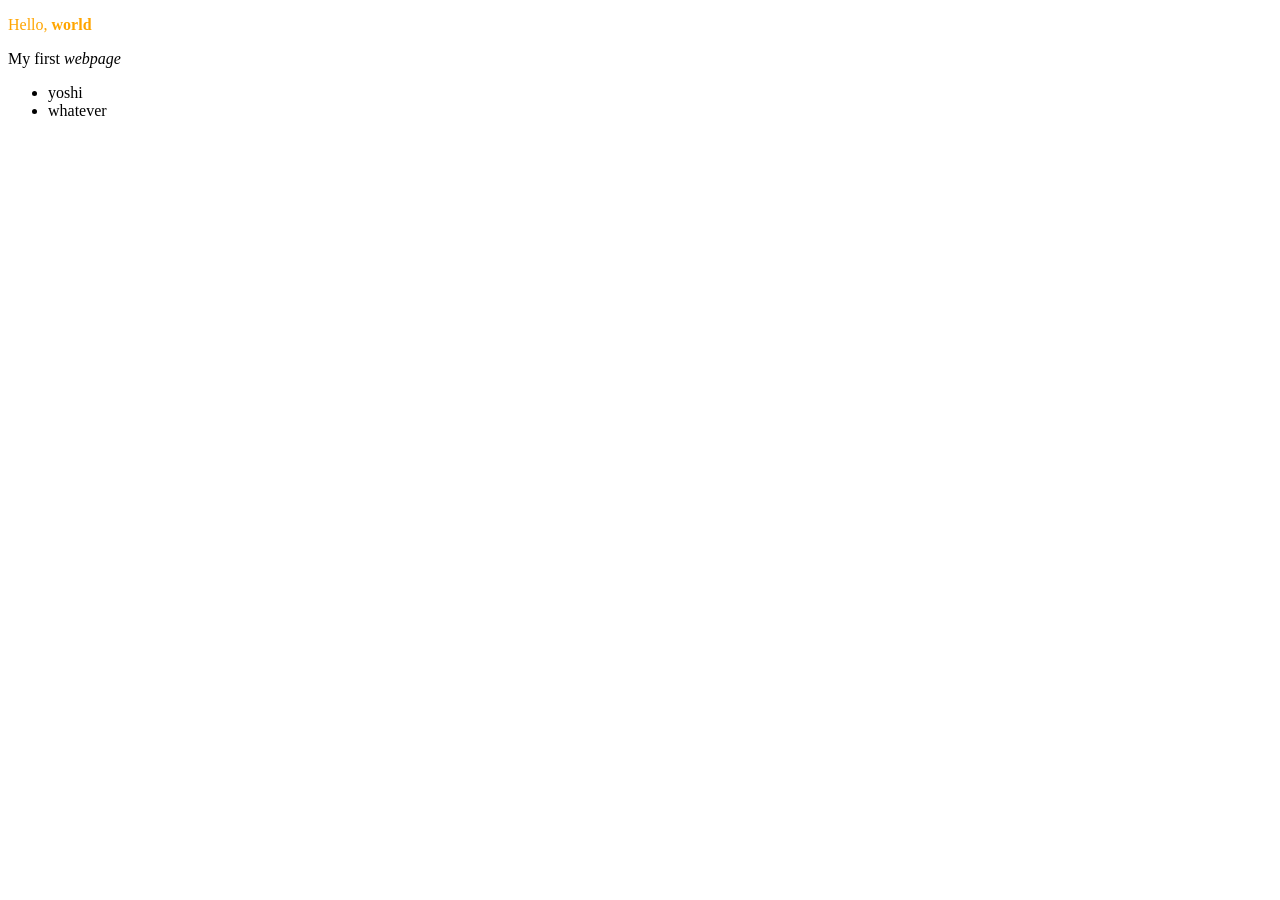
==== index.html @ 5731f71b "Add files via upload" ====
<!DOCTYPE html>
<html>
<head>
    <title>Learning HTML</title>
</head>
<body>
    <p style="color:orange;"">Hello, <strong>world</strong></p>
    <p>My first <em> webpage</em></p>
    <ul>
        <li>yoshi </li>
        <li>whatever</li>
    </ul>
    <!-- gotta finish this off by today-->
    <!-- <blockquote cite="http://www.oscarwildesite.com">
        we are going mad
    </blockquote>(use ctrl+/) -->
</body>
</html>
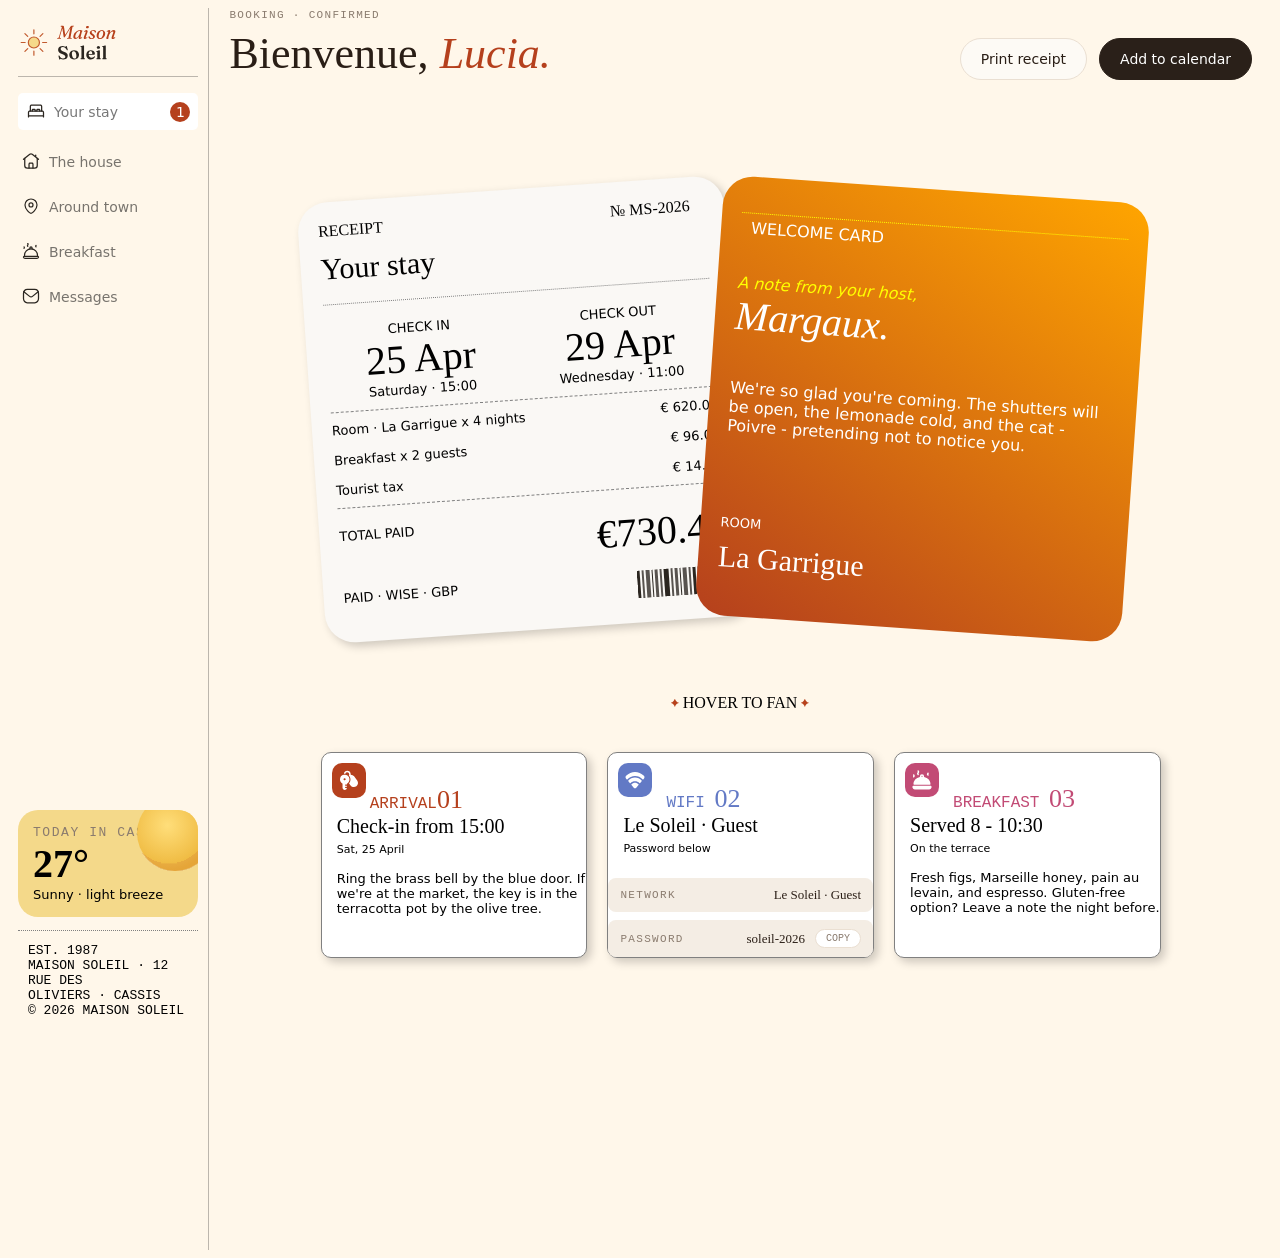
==== commit 98fdadc6: "Rename hotelbooking.html to index.html" ====
--- a/index.html
+++ b/index.html
@@ -1,18 +1,241 @@
 <!DOCTYPE html>
-<html>
+<html lang="en">
 <head>
-    <title>Learning HTML</title>
+    <meta charset="UTF-8" />
+    <meta name="viewport" content="width=device-width, initial-scale=1.0">
+    <link rel="stylesheet" href="styles.css">
+    <style>
+        .split-container {
+            display: flex; 
+            height: 138vh;
+        }
+        .left-side, .right-side {
+            padding:20px;}  
+        .top{
+            flex:0.06; 
+            border-bottom:1px solid #00000043;
+        }
+
+        .left-side {
+            border-right: 1px solid #00000043; 
+            flex: 0.15; padding:10px;
+        }
+        .right-side{
+             padding-top:1px;
+             flex:0.85;
+        }
+.mobile-bar, .close-btn { display: none; }
+.menu-btn {
+  width: 40px; height: 40px;
+  place-items: center;
+  border: 1px solid #d9ccbc;
+  border-radius: 8px;
+  background: transparent;
+  color: #2a1e16;
+}
+@media (max-width: 768px) {
+  body { overflow-x: hidden; }
+  .mobile-bar {
+    display: flex;
+    justify-content: space-between;
+    align-items: center;
+    position: sticky; top: 0; z-index: 50;
+    padding: 12px 16px;
+    background: #fff8ea;
+    border-bottom: 1px solid #00000020;
+  }
+  .menu-btn { display: grid; }
+
+  .split-container { display: block; height: auto; }
+  .right-side { padding: 20px 16px 32px; }
+
+  .left-side {
+    display: none;
+    position: fixed; inset: 0; z-index: 100;
+    flex-direction: column;
+    padding: 16px;
+    border-right: none;
+    background: #fff8ea;
+    overflow-y: auto;
+  }
+  .left-side.open { display: flex; }
+  .top { display: flex; justify-content: space-between; align-items: center; margin-bottom: 12px; }
+  nav { display: flex; flex-direction: column; flex: 1; }
+  nav br { display: none; }
+  nav a {
+    padding: 12px 14px ;
+    margin-bottom: 4px ;
+    border-radius: 10px ;
+  }
+  .weather { margin-top: auto; }     
+  h1 { font-size: 34px; }
+  .head { flex-direction: column; align-items: stretch; gap: 12px; }
+  .actions { width: 100%; }
+  .actions .btn { flex: 1; }              
+  .pages { display: flex; flex-direction: column; width: 100%; height: auto; margin: 28px 0 0; }
+  .welcome, .receipt {
+    position: relative; top: auto; right: auto;
+    width: 100%; min-height: 0; box-sizing: border-box;
+  }
+  .welcome { order: 1; min-height: 380px; transform: rotate(2deg); }
+  .receipt { order: 2; margin-top: -12px; transform: rotate(-2deg); }
+  .pages:hover .welcome { transform: rotate(2deg); }
+  .pages:hover .receipt { transform: rotate(-2deg); }
+  .hint, .sun-illustration { display: none; }
+
+  /* receipt rows */
+  .payments { gap: 12px !important; }
+  .qr { gap: 12px; }
+  .payments span:last-child,
+  .qr span:last-child { text-align: right; justify-self: end; }
+
+  .footers { order: 3; grid-template-columns: 1fr; margin-top: 28px; padding: 0; }
+}
+    </style>
 </head>
-<body>
-    <p style="color:orange;"">Hello, <strong>world</strong></p>
-    <p>My first <em> webpage</em></p>
-    <ul>
-        <li>yoshi </li>
-        <li>whatever</li>
-    </ul>
-    <!-- gotta finish this off by today-->
-    <!-- <blockquote cite="http://www.oscarwildesite.com">
-        we are going mad
-    </blockquote>(use ctrl+/) -->
+<body style="background-color:#ffe5b446;" >
+    <header class="mobile-bar">
+  <img src="logo.svg" width="100" alt="Maison Soleil">
+  <button class="menu-btn" id="openMenu" type="button" aria-label="Open menu">
+    <svg width="18" height="18" viewBox="0 0 24 24" fill="none" stroke="currentColor" stroke-width="2" stroke-linecap="round"><path d="M4 7h16M4 12h16M4 17h16"/></svg>
+  </button>
+</header>
+
+    <div class="split-container">
+        <div class="left-side">
+            <div class="top">
+            <img src="logo.svg" width="100" alt="sun" style="padding-bottom:10px; padding-top:5px; "></div>
+             <button class="menu-btn close-btn" id="closeMenu" type="button" aria-label="Close menu">
+          <svg width="18" height="18" viewBox="0 0 24 24" fill="none" stroke="currentColor" stroke-width="2" stroke-linecap="round"><path d="M5 5l14 14M19 5L5 19"/></svg>
+        </button>
+                <nav> 
+                <a href="#" style="margin-top:16px; background-color:white; border-radius:5px; padding:8px;" >
+                    <img src="icon-bed.svg" alt="your stay" width="20">Your stay  <span class="notif">1</span></a>
+                <br> <a href="#"><img src="icon-house.svg" alt="the house">The house </a>
+                <br><a href="#"><img src="icon-pin.svg" alt="around town"> Around town</a>
+                <br><a href="#"><img src="icon-breakfast-outline.svg" alt="breakfast"> Breakfast</a>
+                <br><a href="#" style="margin-bottom:500px"><img src="icon-mail.svg" alt="messages">Messages</a>
+                <div class="weather" style=" background-color:#f4d98a; border-radius:20px">
+                    <img class="sun" src="icon-weather.svg">
+                    <div class="label" style="font-family: 'DM Mono', ui-monospace, Menlo, Consolas, monospace;font-size:13px;"> TODAY IN CASSIS </div>
+                    <strong class="temp" style="font-size:40px;"> 27°</strong>
+                    <div class="desc" style="font-family: 'DM Sans', system-ui, -apple-system, 'Segoe UI', sans-serif;font-size:13px;">Sunny · light breeze</div>
+                </div>
+                <p style="font-family: 'DM Mono', ui-monospace, Menlo, Consolas, monospace; padding-top: 12px; border-top:1px dotted grey; font-size:13px;">
+                    EST. 1987 <br> MAISON SOLEIL · 12 RUE DES 
+                    <br> OLIVIERS · CASSIS<br>© 2026 MAISON SOLEIL</p>
+
+</nav>
+        </div>
+        <div class="right-side">
+            <div class="head">
+                <div>
+                <div class="label">Booking · Confirmed</div>
+                <h1>Bienvenue, <em>Lucia.</em></h1>
+                </div>
+
+            <div class="actions">
+                <button class="btn" type="button">Print receipt</button>
+                <button class="btn dark" type="button">Add to calendar</button>
+            </div>
+            </div>
+            <div class="pages">
+            <section class="receipt">
+                    <div class="torightend">
+                            <span>RECEIPT &emsp;&emsp;&emsp;&emsp;&emsp;&emsp;&emsp;&emsp;&emsp;&emsp;&emsp;&emsp;&emsp;&emsp;№ MS-2026</span>
+                            <span></span></div>
+                    <div style="font-size:30px">Your stay</div>
+                    <br><div class="dates" style="border-top:1px dotted grey;padding-top:20px;
+                    font-size:13px;font-family: 'DM Sans', system-ui, -apple-system, 'Segoe UI', sans-serif;">
+                            <span>CHECK IN </span>
+                            <span>CHECK OUT</span>
+                    </div>
+                    <div class="dates" style="font-family: 'Fraunces', Georgia, serif;font-size:40px;">
+                            <span>25 Apr</span>
+                            <span> 29 Apr</span>
+                    </div>
+                    <div class="dates" style="border-bottom:1px dashed gray; padding-bottom:10px;
+                    font-size:13px;font-family: 'DM Sans', system-ui, -apple-system, 'Segoe UI', sans-serif;">
+                            <span>Saturday · 15:00</span>
+                            <span>Wednesday · 11:00</span>
+                    </div>
+                    <div class="payments"style="gap:90px;padding-top:10px;">
+                            <span>Room · La Garrigue x 4 nights</span>
+                            <span>€ 620.00 </span>
+                    </div>
+                    <div class="payments">
+                            <span>Breakfast x 2 guests</span>
+                            <span>€ 96.00 </span>
+                    </div>
+                    <div class="payments" style="border-bottom:1px dashed gray; padding-bottom:10px;">
+                            <span>Tourist tax </span>
+                            <span> € 14.40</span>
+                    </div>
+                    <div class="payments">
+                            <span style="padding-top:20px;padding-bottom:20px;">TOTAL PAID</span>
+                            <span style="padding-top:20px;font-size:15px;font-family: 'Fraunces', Georgia, serif;font-size:40px;">€730.40</span>
+                    </div>
+                    <div class="qr">
+                            <span>PAID · WISE · GBP </span>
+                            <span><img src="icon-barcode.svg"></span>
+                    </div>
+            </section>
+            <section class="welcome" style="color:white;">
+                <p style="border-top: 1px dotted  yellow; padding-top:5px; padding-bottom:20px;">WELCOME CARD</p>
+                <div style="color:yellow;font-style: italic;">A note from your host, </div>
+                <div style="font-style: italic;font-size:40px;padding-bottom:20px;font-family: 'Fraunces', Georgia, serif;font-size:40px;">Margaux. </div>
+                <br>We're so glad you're coming. The shutters will be open, 
+                the lemonade cold, and the cat - Poivre - pretending 
+                not to notice you. 
+                <div style="padding-top:80px;font-size:13px;padding-bottom:10px;">ROOM</div>
+                <div style="font-family: 'Fraunces', Georgia, serif;font-size:30px;">La Garrigue </div>
+            </section>
+            <img src="illustration-sun.svg" class="sun" width="150" style="padding-left:350px;padding-top:250px;">
+            <div style="margin-top:180px; position:relative; z-index:2;margin-left:360px" class="hovertofan">
+    <img src="icon-sparkle.svg">
+    HOVER TO FAN
+    <img src="icon-sparkle.svg">
+            </div>
+<div class="footers" style="padding-left:10px;">
+    <div style=" background: white;
+    border:1px solid grey;border-radius:10px;box-shadow: 4px 4px 10px rgba(0, 0, 0, 0.2);">
+    <img src="icon-key.svg" style="background-color:#b5401d; border-radius:10px; padding:5px;margin:10px;margin-right:0px; ">
+    <span style="color:#b5401d;font-family: 'DM Mono', monospace; font-size: 16px;">ARRIVAL<span class="n">01</span> </span>
+        <div class="heading">Check-in from 15:00 
+        </div>
+        <div class="heading2">Sat, 25 April </div>
+        <div class="content">Ring the brass bell by the blue door. If we're at
+        the market, the key is in the terracotta pot by 
+        the olive tree. </div></div>
+    <div style=" background: white;
+    border:1px solid grey; border-radius:10px;  box-shadow: 4px 4px 10px rgba(0, 0, 0, 0.2);">
+    <img src="icon-wifi.svg" style="background-color:#6279C5; border-radius:10px; padding:5px; margin:10px; "> 
+    <span style="color:#6279C5;font-family: 'DM Mono', monospace; font-size: 16px; ">WIFI <span class="n">02</span></span>
+        <div class="heading">Le Soleil · Guest</div>
+        <div class="heading2">Password below </div>
+        <div class="kv">
+        <span class="k">NETWORK</span>
+        <span>Le Soleil · Guest</span>
+        </div>
+        <div class="kv">
+        <span class="k">PASSWORD</span>
+        <span class="val">
+        <span id="pw">soleil-2026</span>
+        <button class="copy" id="copy" type="button">COPY</button>
+        </span></div>
+</div>
+    <div style="  background: white;
+    border:1px solid grey;border-radius:10px;  box-shadow: 4px 4px 10px rgba(0, 0, 0, 0.2);">
+    <img src="icon-breakfast.svg" style="background-color:#C24B75; border-radius:10px; padding:5px;margin:10px; ">
+    <span style="color:#C24B75;font-family: 'DM Mono', monospace; font-size: 16px; ">BREAKFAST <span class="n">03</span></span>
+    <div class="heading">Served 8 - 10:30</div> 
+    <div class="heading2">On the terrace </div>
+        <div class="content">Fresh figs, Marseille honey, pain au <br>levain, and 
+        espresso. Gluten-free option? Leave a note the
+        night before.</div></div>
+        </div>
+        </div>
+    </div>
+
 </body>
-</html>+</html>
--- a/styles.css
+++ b/styles.css
@@ -0,0 +1,408 @@
+nav a{
+    display:flex;
+    gap:8px;
+    padding:3px;
+    text-decoration: none;
+    color: rgba(0, 0, 0, 0.534);
+    align-items:center;
+    font-family: 'DM Sans', system-ui, -apple-system, 'Segoe UI', sans-serif;
+    font-size:14px;
+}
+.sans{
+    font-family: 'DM Sans', system-ui, -apple-system, 'Segoe UI', sans-serif;
+}
+.mono{
+    font-family: 'DM Mono', ui-monospace, Menlo, Consolas, monospace;
+}
+.head {
+  display: flex;
+  justify-content: space-between;   
+  align-items: center;             
+  gap: 16px;
+}
+
+.label {
+  font-family: "DM Mono", ui-monospace, Menlo, Consolas, monospace;
+  font-size: 11px;
+  letter-spacing: .12em;
+  text-transform: uppercase;
+  color: #8a7b6e;
+}
+
+h1 {
+  font-family: "Fraunces", Georgia, serif;
+  font-weight: 400;
+  font-size: 44px;
+  line-height: 1.15;
+  margin-top: 8px;
+  color: #2a1e16;
+}
+
+h1 em {
+  color: #b5401d;                  
+}
+
+.actions {
+  display: flex;
+  gap: 12px;
+}
+
+.btn {
+  font: 500 14px "DM Sans", system-ui, sans-serif;
+  padding: 12px 20px;
+  border-radius: 999px;           
+  border: 1px solid #eadfd2;
+  background: #fdfaf5;
+  color: #2a1e16;
+  cursor: pointer;
+}
+.btn:hover { background: #f4ece1; }
+
+.btn.dark {
+  background: #2a2019;
+  border-color: #2a2019;
+  color: #fff;
+}
+.btn.dark:hover { background: #3d3025; }
+
+.notif{
+    display:flex;
+    margin-left:auto;
+    width:20px;
+    height:20px;
+    border-radius:50%;
+    background: #b5401d;
+    color: white;
+    align-items:center;
+    justify-content: center; 
+    line-height:1;
+}
+img{
+    padding-bottom:1px;
+}
+nav a:hover{
+    background-color:white;
+}
+p{
+    padding-left:10px
+}
+.weather{
+    padding:15px;
+     position: relative;        /* lets the sun be positioned inside the box */
+  overflow: hidden; 
+}
+.weather .sun{
+     position: absolute;
+  top: -15px;              /* negative pushes it partly outside the box */
+  right: -15px;
+  width: 76px;       
+}
+.torightend{
+    display:grid;
+    grid-template-columns: auto;
+    /*justify-content:space-between;
+    flex-direction: row;*/
+    align-items:center;
+    gap:12px;
+    width:100%;
+}
+.receipt{
+    padding:20px;
+    position:absolute;
+    top: 80px;
+  width:45%;
+  min-height: 400px;
+  z-index: 1;
+  transform: rotate(-4deg);
+  transition: transform 0.5s ease;
+  background:#faf8f5;
+  border-radius:30px;
+  box-shadow: 4px 4px 10px rgba(0, 0, 0, 0.2);
+}
+.welcome{
+    padding:20px;
+    position:absolute;
+    top: 80px;
+  width: 45%;
+  right:4%;
+  min-height: 400px;
+  z-index: 2;/*for overlapping*/
+  transform: rotate(4deg);
+  transition: transform 0.5s ease;
+  background:linear-gradient(30deg,#b5401d 0%, orange 100%);
+    border-radius:30px;
+    font-family: 'DM Sans', system-ui, -apple-system, 'Segoe UI', sans-serif;
+}
+.pages:hover .receipt{
+    transform: translateX(-100px) rotate(10deg);
+}
+.pages:hover .welcome{
+    transform: translateX(125px) rotate(-10deg);
+}
+.pages{
+    position: relative;      /* lets sheets position themselves inside it */
+  width: 860px;
+  max-width: 100%;
+  height: 470px;           /*caption lands below the pages */
+  margin: 0 auto;
+}
+.dates{
+    display: grid;
+      grid-template-columns: 1fr 1fr;
+      gap: 12px;
+      text-align:middle;
+      place-items:Center;
+
+}
+.payments{
+     display: grid;
+      /*grid-template-columns: 5fr 2fr;
+      gap: 100px;*/
+          grid-template-columns: minmax(0, 1fr) auto;
+    gap: 12px;
+      padding-bottom: 15px;
+    font-family: 'DM Sans', system-ui, -apple-system, 'Segoe UI', sans-serif;
+    font-size:13px;
+}
+.qr{
+    display: grid;
+      grid-template-columns: 5fr 2fr;
+      gap:100px;
+      font-family: 'DM Sans', system-ui, -apple-system, 'Segoe UI', sans-serif;
+      font-size:13px;
+}
+.footers{ 
+    display:grid;
+    margin-top:30px;
+    grid-template-columns:1fr 1fr 1fr;
+    gap: 20px;
+    padding:10px;
+    right:10px;
+
+}
+.n{      
+  font-family: "Fraunces", Georgia, serif;
+  font-size: 26px;
+margin-left:auto;
+}
+.heading{
+    
+    padding-left:15px;
+    font-size:20px;
+    font-family: "Fraunces", Georgia, serif;
+    padding-bottom:5px;
+    
+}
+.heading2{
+    padding-left:15px;
+    font-size:11px;
+    font-family: 'DM Sans', system-ui, -apple-system, 'Segoe UI', sans-serif;
+    padding-bottom:15px;
+}
+.content{
+    padding-left:15px;
+    font-size:13px;
+    font-family: 'DM Sans', system-ui, -apple-system, 'Segoe UI', sans-serif;
+    padding-bottom:15px;
+}
+.details{
+    padding-left:15px;
+    font-size:13px;
+    font-family: 'DM Sans', system-ui, -apple-system, 'Segoe UI', sans-serif;
+    padding-bottom:15px;
+    background:whitesmoke;
+    height:10px;
+    display: grid;
+      grid-template-columns: 1fr 1fr;
+      gap: 12px;
+      place-items:Center;
+      border:1px none;
+}
+.kv {
+  display: flex;
+  justify-content: space-between;   
+  align-items: center;
+  background: #f4ede4;          
+  border-radius: 8px;
+  padding: 9px 12px;
+  margin-top: 8px;                 
+  font-size: 13px;
+  color: #2a1e16;
+}
+
+.k {
+  font-family: "DM Mono", ui-monospace, Menlo, Consolas, monospace;
+  font-size: 11px;
+  letter-spacing: .12em;           
+  color: #8a7b6e;
+}
+
+.val {
+  display: flex;
+  align-items: center;
+  gap: 10px;                        
+}
+
+.copy {
+  font: 500 10px "DM Mono", ui-monospace, Menlo, Consolas, monospace;
+  color: #8a7b6e;
+  background: #fff;
+  border: 1px solid #eadfd2;
+  border-radius: 999px;            
+  padding: 3px 10px;
+
+}
+
+.copy:hover {
+  color: #2a1e16;
+  border-color: #d8cab8;
+}
+.copy:focus-visible {
+  outline: 2px solid #b5401d;       /* the orange ring shows only for keyboard focus */
+  outline-offset: 2px;
+}
+/* MOBILE RESPONSIVENESS */
+
+@media screen and (max-width: 768px) {
+
+    html, body {
+        margin: 0;
+        padding: 0;
+        width: 100%;
+        overflow-x: hidden;
+    }
+
+    * {
+        box-sizing: border-box;
+    }
+
+    .mobile-bar {
+        display: flex;
+        width: 100%;
+    }
+
+    .split-container {
+        display: block;
+        width: 100%;
+        height: auto;
+    }
+
+    .left-side {
+        display: none;
+    }
+
+    .right-side {
+        width: 100%;
+        padding: 24px 16px;
+    }
+
+    .head {
+        display: flex;
+        flex-direction: column;
+        align-items: flex-start;
+        width: 100%;
+    }
+
+    h1 {
+        font-size: 34px;
+    }
+
+    .actions {
+        display: flex;
+        width: 100%;
+    }
+
+    .actions button {
+        flex: 1;
+        font-size: 12px;
+        padding: 12px 6px;
+    }
+
+    .pages {
+        display: flex;
+        flex-direction: column;
+        width: 100%;
+        height: auto;
+        gap: 20px;
+        margin: 40px 0;
+    }
+
+    .receipt,
+    .welcome {
+        position: relative;
+        top: auto;
+        right: auto;
+        left: auto;
+        width: 100%;
+        min-height: auto;
+        margin: 0;
+        transform: none;
+        box-sizing: border-box;
+    }
+
+    .receipt {
+        order: 2;
+        padding: 20px 16px;
+        transform:rotate(-4deg);
+    }
+
+    .welcome {
+        order: 1;
+        padding: 24px;
+        min-height: 380px;
+        transform:rotate(4deg);
+    }
+
+    .pages:hover .receipt,
+    .pages:hover .welcome {
+        transform: none;
+    }
+
+    .payments,
+    .qr {
+        display: grid;
+        grid-template-columns: minmax(0, 1fr) auto;
+        gap: 10px;
+        font-size: 12px;
+    }
+
+    .payments span:last-child,
+    .qr span:last-child {
+        text-align: right;
+    }
+
+    .receipt-title {
+        font-family: 'Fraunces', Georgia, serif;
+        font-size: 30px;
+        margin: 15px 0;
+    }
+
+    .date-numbers {
+        font-family: 'Fraunces', Georgia, serif;
+        font-size: 32px;
+    }
+
+    .total span:last-child {
+        font-family: 'Fraunces', Georgia, serif;
+        font-size: 30px;
+    }
+
+    .sun-illustration,
+    .hint {
+        display: none;
+    }
+
+    .footers {
+        display: grid;
+        grid-template-columns: 1fr;
+        width: 100%;
+        padding: 0;
+        gap: 16px;
+        margin-top: 30px;
+    }
+    .sun,
+    .hovertofan {
+        display: none;
+    }
+
+}
